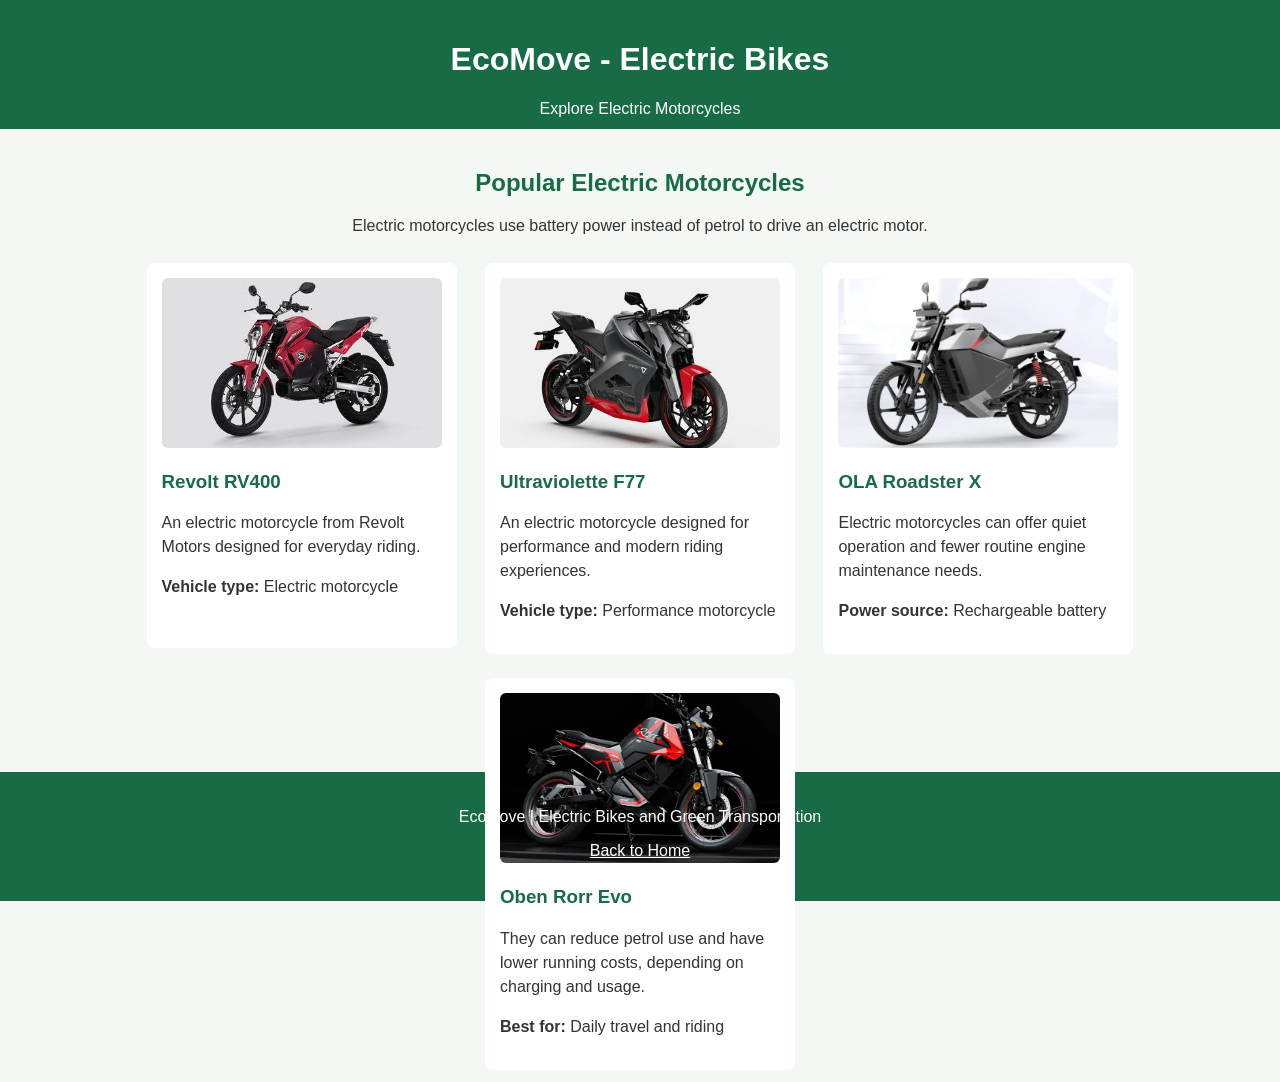
==== ev-bikes.html @ d4a07ff2 "Add files via upload" ====
<!DOCTYPE html>
<html lang="en">
<head>
    <meta charset="UTF-8">
    <meta name="viewport" content="width=device-width, initial-scale=1.0">
    <title>Electric Bikes | EcoMove</title>

    <style>
        body {
            font-family: Arial, sans-serif;
            margin: 0;
            background-color: #f4f8f4;
            color: #333;
            height: 100vh;
        }

        header, footer {
            background-color: #176b45;
            color: white;
            text-align: center;
            padding: 20px;
            height: 9.9%;

        }

        

        h2 {
            color: #176b45;
            text-align: center;
        }

        .container {
            height: 67%;
            text-align: center;
            padding: 20px;
        }

        .card {
            display: inline-block;
            width: 280px;
            background-color: white;
            margin: 12px;
            padding: 15px;
            vertical-align: top;
            border-radius: 8px;
            text-align: left;
        }

        .card img {
            width: 100%;
            height: 170px;
            object-fit: cover;
            border-radius: 6px;
        }

        .card h3 {
            color: #176b45;
        }

        .card p {
            line-height: 1.5;
        }

        @media (max-width: 600px) {
            .card {
                width: 85%;
            }
        }
    </style>
</head>

<body>

<header>
    <h1>EcoMove - Electric Bikes</h1>
    <p>Explore Electric Motorcycles</p>
</header>



<div class="container">
    <h2>Popular Electric Motorcycles</h2>
    <p>Electric motorcycles use battery power instead of petrol to drive an electric motor.</p>

    <div class="card">
        <img src="pictures/bikes/revolt.jpg" alt="Motorcycle">
        <h3>Revolt RV400</h3>
        <p>An electric motorcycle from Revolt Motors designed for everyday riding.</p>
        <p><b>Vehicle type:</b> Electric motorcycle</p><br>
    </div>

    <div class="card">
        <img src="pictures/bikes/Ultraviolette-F77.jpg" alt="Two wheeler">
        <h3>Ultraviolette F77</h3>
        <p>An electric motorcycle designed for performance and modern riding experiences.</p>
        <p><b>Vehicle type:</b> Performance  motorcycle</p>
    </div>

    <div class="card">
        <img src="pictures/bikes/ola_bike.jpg" alt="Motorbike">
        <h3>OLA Roadster X</h3>
        <p>Electric motorcycles can offer quiet operation and fewer routine engine maintenance needs.</p>
        <p><b>Power source:</b> Rechargeable battery</p>
    </div>

    <div class="card">
        <img src="pictures/bikes/rorr-ez-sigma-1770292175316.webp" alt="Motorcycle outdoors">
        <h3>Oben Rorr Evo</h3>
        <p>They can reduce petrol use and have lower running costs, depending on charging and usage.</p>
        <p><b>Best for:</b> Daily travel and riding</p>
    </div>
</div>

<footer>
    <p>EcoMove | Electric Bikes and Green Transportation</p>
    <p><a href="main-ev.html" style="color:white;">Back to Home</a></p>
</footer>

</body>
</html>
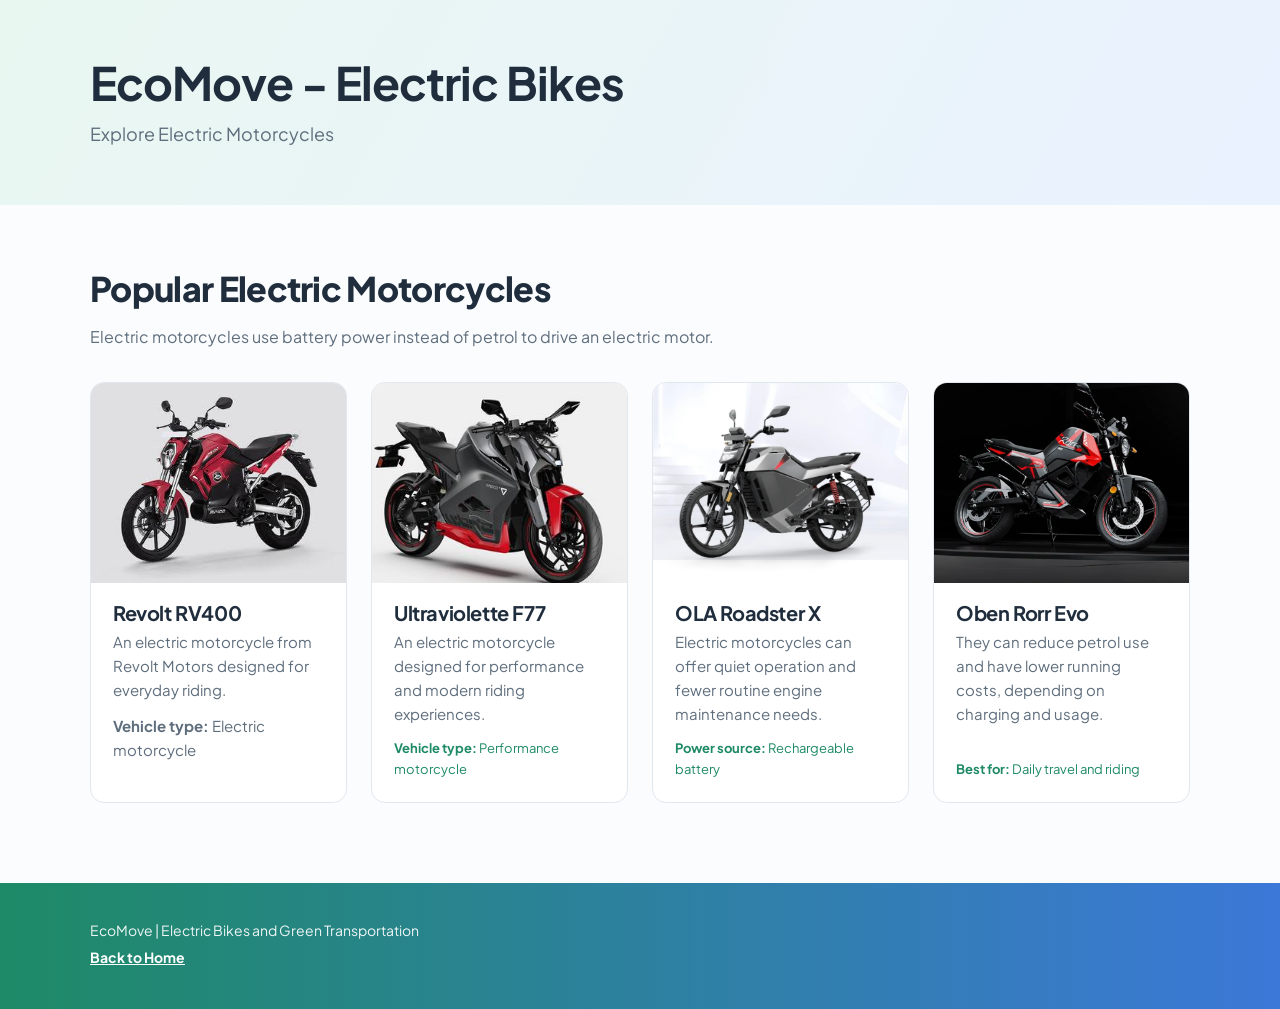
==== commit aefc1429: "Add files via upload" ====
--- a/ev-bikes.html
+++ b/ev-bikes.html
@@ -5,70 +5,7 @@
     <meta charset="UTF-8">
     <meta name="viewport" content="width=device-width, initial-scale=1.0">
     <title>Electric Bikes | EcoMove</title>
-
-    <style>
-        body {
-            font-family: Arial, sans-serif;
-            margin: 0;
-            background-color: #f4f8f4;
-            color: #333;
-            height: 100vh;
-        }
-
-        header, footer {
-            background-color: #176b45;
-            color: white;
-            text-align: center;
-            padding: 20px;
-            height: 9.9%;
-
-        }
-
-        
-
-        h2 {
-            color: #176b45;
-            text-align: center;
-        }
-
-        .container {
-            height: 67%;
-            text-align: center;
-            padding: 20px;
-        }
-
-        .card {
-            display: inline-block;
-            width: 280px;
-            background-color: white;
-            margin: 12px;
-            padding: 15px;
-            vertical-align: top;
-            border-radius: 8px;
-            text-align: left;
-        }
-
-        .card img {
-            width: 100%;
-            height: 170px;
-            object-fit: cover;
-            border-radius: 6px;
-        }
-
-        .card h3 {
-            color: #176b45;
-        }
-
-        .card p {
-            line-height: 1.5;
-        }
-
-        @media (max-width: 600px) {
-            .card {
-                width: 85%;
-            }
-        }
-    </style>
+    <link rel="stylesheet" href="style.css">
 </head>
 
 <body>
@@ -115,7 +52,7 @@
 
 <footer>
     <p>EcoMove | Electric Bikes and Green Transportation</p>
-    <p><a href="main-ev.html" style="color:white;">Back to Home</a></p>
+    <p><a href="index.html" style="color:white;">Back to Home</a></p>
 </footer>
 
 </body>
--- a/style.css
+++ b/style.css
@@ -0,0 +1,381 @@
+/* ==========================================================
+   EcoMove – ONE stylesheet for index.html, ev-cars.html,
+   ev-bikes.html and ev-scooters.html.
+   Written for your existing HTML: no tags, classes or ids changed.
+   ========================================================== */
+@import url("https://fonts.googleapis.com/css2?family=Plus+Jakarta+Sans:wght@400;500;600;700;800&display=swap");
+
+:root {
+    --ink: #1f2d3d;
+    --muted: #5f6e7d;
+    --line: #e0e8ee;
+    --green: #2fa77a;
+    --green-d: #1e8a66;
+    --green-t: #e9f7f1;
+    --blue: #4a86e8;
+    --blue-t: #eaf2ff;
+    --sun: #f2b84b;
+    --sun-t: #fff6e0;
+    --wrap: 1100px;
+    --gutter: max(24px, calc((100% - var(--wrap)) / 2));
+}
+
+/* ---------- Base ---------- */
+* { box-sizing: border-box; }
+html { scroll-behavior: smooth; scroll-padding-top: 56px; }
+
+body {
+    margin: 0;
+    min-height: 100vh;
+    height: auto;
+    font-family: "Plus Jakarta Sans", system-ui, -apple-system, "Segoe UI", Arial, sans-serif;
+    font-size: 16px;
+    line-height: 1.65;
+    background-color: #fbfcfd;
+    color: var(--ink);
+}
+
+h1, h2, h3 { margin: 0; line-height: 1.15; letter-spacing: -0.02em; }
+p { margin: 0 0 1em; }
+img, video { max-width: 100%; }
+a:focus-visible { outline: 3px solid var(--sun); outline-offset: 3px; }
+
+/* ---------- Header ---------- */
+header {
+    display: block;
+    height: auto;
+    padding: 56px var(--gutter);
+    text-align: left;
+    color: var(--ink);
+    background: linear-gradient(120deg, var(--green-t), var(--blue-t));
+}
+
+header h1 { font-size: clamp(30px, 4.4vw, 46px); }
+header p { margin: 10px 0 0; color: var(--muted); font-size: 18px; }
+
+/* home page header: logo + title in one row */
+header:has(.logo) {
+    display: flex;
+    align-items: center;
+    gap: 16px;
+    padding: 12px var(--gutter);
+    background: #fff;
+    text-align: left;
+}
+
+header:has(.logo) h1 { font-size: 24px; font-weight: 800; color: var(--green-d); }
+header:has(.logo) p { margin: 2px 0 0; font-size: 14px; }
+
+.logo {
+    background-image: url('EcoMove_Logo.png');
+    background-size: contain;
+    background-repeat: no-repeat;
+    background-position: center;
+    height: 56px;
+    width: 56px;
+    flex-shrink: 0;
+}
+
+/* ---------- Nav ---------- */
+nav {
+    position: sticky;
+    top: 0;
+    z-index: 10;
+    display: flex;
+    gap: 6px;
+    padding: 8px var(--gutter);
+    background: rgba(255, 255, 255, 0.94);
+    backdrop-filter: blur(8px);
+    border-top: 1px solid var(--line);
+    border-bottom: 1px solid var(--line);
+    overflow-x: auto;
+    white-space: nowrap;
+}
+
+nav a {
+    margin: 0;
+    padding: 8px 16px;
+    border-radius: 999px;
+    color: var(--muted);
+    font-size: 15px;
+    font-weight: 600;
+    text-decoration: none;
+    transition: background-color 0.2s, color 0.2s;
+}
+
+nav a:hover { background-color: var(--green-t); color: var(--green-d); }
+
+/* ---------- Hero video ---------- */
+.bgimage {
+    height: 78vh;
+    min-height: 360px;
+    background-color: var(--green-t);
+    border-bottom: 6px solid var(--green);
+}
+
+.bgimage video { display: block; width: 100%; height: 100%; object-fit: cover; }
+.homecontainer { max-width: 600px; }
+
+/* ---------- Sections (full-width tinted bands) ---------- */
+section {
+    margin: 0;
+    padding: 84px var(--gutter);
+    background-color: #fff;
+    border-radius: 0;
+}
+
+section h2 {
+    text-align: left;
+    font-size: clamp(28px, 3.4vw, 38px);
+    font-weight: 800;
+    color: var(--ink);
+    margin-bottom: 14px;
+}
+
+section h3 { font-size: 20px; font-weight: 700; color: var(--ink); }
+section > p { max-width: 62ch; color: var(--muted); }
+
+/* About */
+#about { background: var(--blue-t); max-width: none; margin: 0; font-family: inherit; line-height: 1.65; }
+#about h2 { margin-bottom: 18px; }
+#about h3 { margin: 40px 0 10px; padding: 0; border: 0; font-size: 22px; }
+#about p { text-align: left; max-width: 68ch; color: var(--muted); font-size: 16px; margin-bottom: 1em; }
+
+/* Lists: About, Benefits, Challenges */
+#about ul, #benefits ul, #challenges ul {
+    list-style: none;
+    margin: 20px 0 0;
+    padding: 0;
+    display: grid;
+    gap: 12px;
+}
+
+#about ul { grid-template-columns: repeat(auto-fit, minmax(240px, 1fr)); }
+#benefits ul, #challenges ul { grid-template-columns: repeat(auto-fit, minmax(300px, 1fr)); }
+
+#about li, #benefits li, #challenges li {
+    position: relative;
+    height: auto;
+    width: auto;
+    margin: 0;
+    padding: 16px 18px 16px 52px;
+    background: #fff;
+    border: 1px solid var(--line);
+    border-left-width: 1px;
+    border-radius: 14px;
+    transition: transform 0.2s, box-shadow 0.2s;
+}
+
+#about li:hover, #benefits li:hover, #challenges li:hover {
+    background: #fff;
+    transform: translateY(-2px);
+    box-shadow: 0 10px 22px rgba(31, 45, 61, 0.07);
+}
+
+#about li::before, #benefits li::before, #challenges li::before {
+    content: "✓";
+    position: absolute;
+    left: 16px;
+    top: 16px;
+    width: 24px;
+    height: 24px;
+    display: grid;
+    place-items: center;
+    border-radius: 50%;
+    background: var(--green);
+    color: #fff;
+    font-size: 13px;
+    font-weight: 700;
+}
+
+#challenges li::before { content: "!"; background: var(--sun); color: #5a3d00; }
+
+
+/* ---------- Cards: types + India ---------- */
+.vehicle-container {
+    display: grid;
+    grid-template-columns: repeat(auto-fill, minmax(250px, 1fr));
+    gap: 24px;
+    margin-top: 34px;
+    padding: 0;
+}
+
+.vehicle { width: auto; background: #fff; border-radius: 14px; box-shadow: none; }
+.vehicle h3 { margin: 0 0 6px; color: var(--ink); font-size: 20px; }
+.vehicle p { margin: 0; color: var(--muted); font-size: 15px; line-height: 1.6; }
+
+#types { background: #fff; }
+#types > p { margin-bottom: 0; }
+#types .vehicle-container { grid-template-columns: repeat(auto-fit, minmax(280px, 1fr)); }
+
+#types .vehicle {
+    overflow: hidden;
+    border: 1px solid var(--line);
+    border-bottom: 4px solid var(--green);
+    transition: transform 0.25s, box-shadow 0.25s;
+}
+
+#types .vehicle:nth-child(2) { border-bottom-color: var(--blue); }
+#types .vehicle:nth-child(3) { border-bottom-color: var(--sun); }
+#types .vehicle:hover { transform: translateY(-4px); box-shadow: 0 14px 30px rgba(31, 45, 61, 0.1); }
+#types .vehicle img { display: block; width: 100%; height: 210px; object-fit: cover; }
+#types .vehicle h3 { margin: 18px 22px 6px; }
+#types .vehicle p { margin: 0 22px 24px; }
+
+#india { background: var(--green-t); }
+#india p { display: block; text-align: left; }
+
+#india .vehicle { padding: 22px; border-top: 4px solid var(--green); border-bottom: 0; }
+#india .vehicle:nth-child(3n + 2) { border-top-color: var(--blue); }
+#india .vehicle:nth-child(3n) { border-top-color: var(--sun); }
+
+/* ---------- Explore ---------- */
+#explore { background: var(--sun-t); }
+
+.vehicle-container_G {
+    display: grid;
+    grid-template-columns: repeat(auto-fit, minmax(230px, 1fr));
+    gap: 20px;
+    margin-top: 30px;
+    padding: 0;
+}
+
+.vehicle_G {
+    display: flex;
+    flex-direction: column;
+    align-items: flex-start;
+    width: auto;
+    padding: 26px;
+    background: #fff;
+    border: 1px solid var(--line);
+    border-radius: 14px;
+    box-shadow: none;
+    text-align: left;
+}
+
+.vehicle_G h3 { color: var(--ink); margin-bottom: 6px; }
+.vehicle_G p { color: var(--muted); font-size: 15px; margin-bottom: 22px; }
+
+.vehicle_G a {
+    margin-top: auto;
+    padding: 10px 20px;
+    border-radius: 999px;
+    background: var(--green);
+    color: #fff;
+    font-size: 14px;
+    font-weight: 700;
+    text-decoration: none;
+    transition: background-color 0.2s;
+}
+
+.vehicle_G a:hover { background: var(--green-d); }
+
+/* ---------- Benefits / Challenges ---------- */
+#benefits { background: var(--blue-t); }
+#challenges { background: #fff; }
+
+/* ---------- How it works ---------- */
+#working { background: var(--green-t); }
+.working, #working > p { text-align: left; }
+
+.working {
+    display: flex;
+    align-items: center;
+    flex-wrap: wrap;
+    gap: 14px;
+    margin-top: 28px;
+}
+
+.step {
+    display: block;
+    margin: 0;
+    padding: 16px 28px;
+    background: #fff;
+    color: var(--ink);
+    font-weight: 700;
+    border: 1px solid var(--line);
+    border-radius: 999px;
+}
+
+.working .step:nth-of-type(1) { background: #d3f3e5; }
+.working .step:nth-of-type(2) { background: #ffefbf; }
+.working .step:nth-of-type(3) { background: #dbe7ff; }
+
+/* the existing "↓" headings are turned into → arrows */
+.working h2 {
+    margin: 0;
+    font-size: 24px;
+    font-weight: 400;
+    color: var(--muted);
+    transform: rotate(-90deg);
+}
+
+#conclusion { background: #fff; }
+#conclusion p { color: var(--ink); font-size: 19px; }
+
+/* ---------- Sub-pages (ev-cars / ev-bikes / ev-scooters) ---------- */
+.container {
+    height: auto;
+    max-width: calc(var(--wrap) + 48px);
+    margin: 0 auto;
+    padding: 64px 24px 80px;
+    text-align: left;
+    display: grid;
+    grid-template-columns: repeat(auto-fill, minmax(250px, 1fr));
+    gap: 24px;
+}
+
+.container > h2, .container > p { grid-column: 1 / -1; }
+.container > h2 { text-align: left; color: var(--ink); font-size: clamp(26px, 3.2vw, 34px); font-weight: 800; margin: 0 0 -8px; }
+.container > p { color: var(--muted); max-width: 62ch; margin: 0 0 8px; }
+
+.card {
+    display: flex;
+    flex-direction: column;
+    width: auto;
+    margin: 0;
+    padding: 0;
+    background: #fff;
+    border: 1px solid var(--line);
+    border-radius: 14px;
+    overflow: hidden;
+    transition: transform 0.25s, box-shadow 0.25s;
+}
+
+.card:hover { transform: translateY(-4px); box-shadow: 0 14px 30px rgba(31, 45, 61, 0.1); }
+.card img { display: block; width: 100%; height: 200px; object-fit: cover; border-radius: 0; }
+.card h3 { margin: 18px 22px 6px; color: var(--ink); font-size: 20px; font-weight: 700; }
+.card p { margin: 0 22px 12px; color: var(--muted); font-size: 15px; line-height: 1.6; }
+.card p:last-child { margin-top: auto; margin-bottom: 22px; color: var(--green-d); font-size: 13px; }
+
+/* ---------- Footer ---------- */
+footer {
+    height: auto;
+    padding: 36px var(--gutter);
+    background: linear-gradient(90deg, #1e8a66, #3c78d8);
+    color: #fff;
+    text-align: left;
+    font-size: 14px;
+}
+
+footer h3 { color: #fff; font-size: 22px; margin-bottom: 6px; }
+footer p { margin: 0 0 4px; color: rgba(255, 255, 255, 0.92); }
+footer a { color: #fff !important; font-weight: 700; }
+
+/* ---------- Responsive ---------- */
+@media (max-width: 700px) {
+    header { padding: 40px 20px; }
+    header:has(.logo) { padding: 12px 20px; }
+    nav { padding: 8px 20px; }
+    section { padding: 56px 20px; }
+    .container { padding: 44px 20px 56px; }
+    .bgimage { height: 55vh; }
+    .working { flex-direction: column; align-items: flex-start; }
+    .working h2 { transform: none; }
+    footer { padding: 32px 20px; }
+}
+
+@media (prefers-reduced-motion: reduce) {
+    html { scroll-behavior: auto; }
+    * { transition: none !important; }
+}
